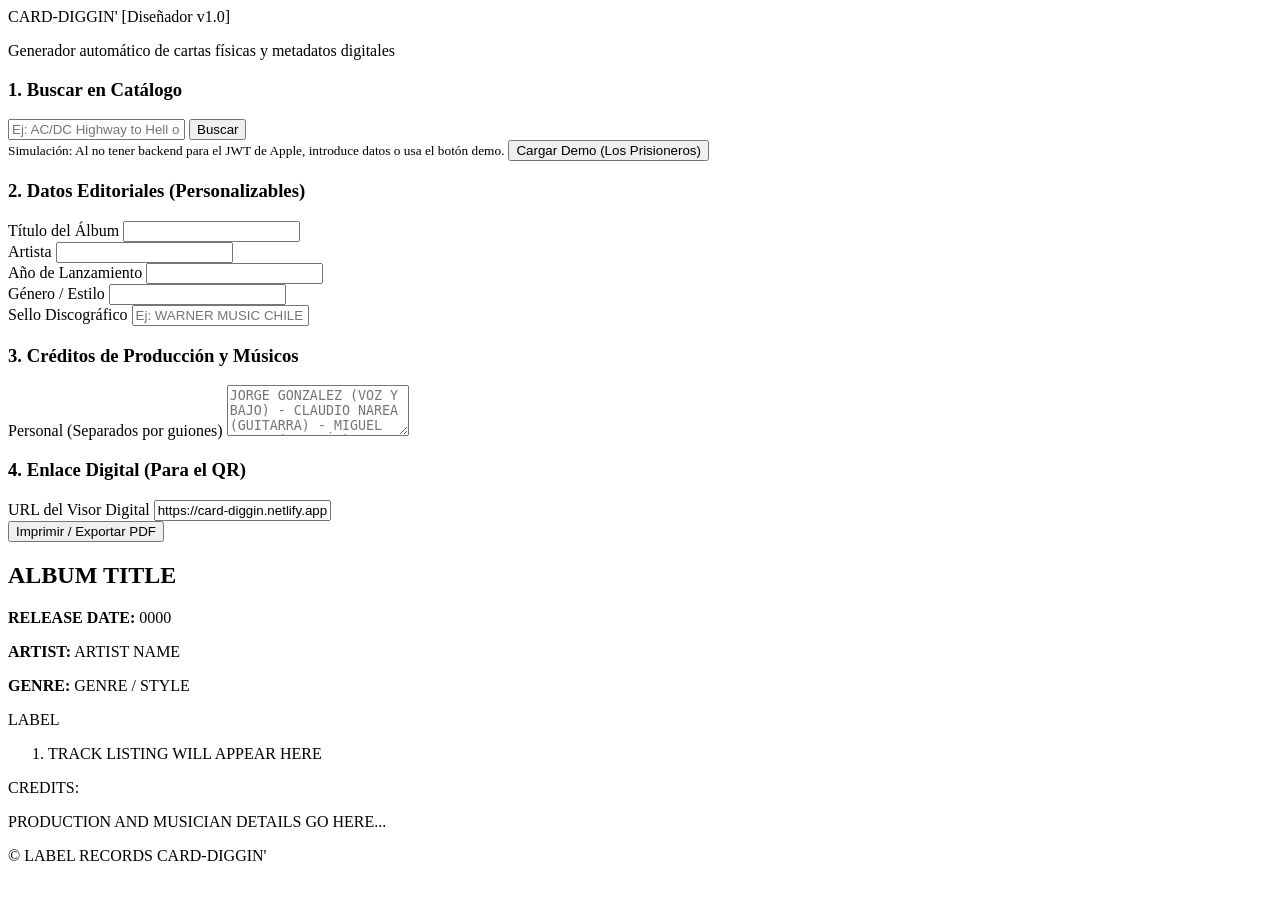
==== index.html @ 37ed343d "Add initial HTML structure for Card-Diggin app" ====
<!DOCTYPE html>
<html lang="es">
<head>
    <meta charset="UTF-8">
    <meta name="viewport" content="width=device-width, initial-scale=1.0">
    <title>Card-Diggin' | Diseñador de Cartas</title>
    <link rel="stylesheet" href="style.css">
    <!-- Incluimos librerías externas necesarias para la automatización -->
    <script src="https://cdnjs.cloudflare.com/ajax/libs/color-thief/2.3.0/color-thief.umd.js"></script>
    <script src="https://cdnjs.cloudflare.com/ajax/libs/qrcodejs/1.0.0/qrcode.min.js"></script>
</head>
<body>

    <header class="app-header">
        <div class="logo">CARD-DIGGIN' <span>[Diseñador v1.0]</span></div>
        <p class="subtitle">Generador automático de cartas físicas y metadatos digitales</p>
    </header>

    <main class="app-container">
        <!-- PANEL DE CONTROL (IZQUIERDA) -->
        <section class="control-panel">
            <div class="panel-section">
                <h3>1. Buscar en Catálogo</h3>
                <div class="search-box">
                    <input type="text" id="search-input" placeholder="Ej: AC/DC Highway to Hell o ID de Apple Music...">
                    <button id="btn-search">Buscar</button>
                </div>
                <small class="help-text">Simulación: Al no tener backend para el JWT de Apple, introduce datos o usa el botón demo.</small>
                <button id="btn-demo" class="btn-secondary">Cargar Demo (Los Prisioneros)</button>
            </div>

            <div class="panel-section">
                <h3>2. Datos Editoriales (Personalizables)</h3>
                <div class="form-group">
                    <label for="input-title">Título del Álbum</label>
                    <input type="text" id="input-title">
                </div>
                <div class="form-group">
                    <label for="input-artist">Artista</label>
                    <input type="text" id="input-artist">
                </div>
                <div class="form-group">
                    <label for="input-year">Año de Lanzamiento</label>
                    <input type="text" id="input-year">
                </div>
                <div class="form-group">
                    <label for="input-genre">Género / Estilo</label>
                    <input type="text" id="input-genre">
                </div>
                <div class="form-group">
                    <label for="input-label">Sello Discográfico</label>
                    <input type="text" id="input-label" placeholder="Ej: WARNER MUSIC CHILE">
                </div>
            </div>

            <div class="panel-section">
                <h3>3. Créditos de Producción y Músicos</h3>
                <div class="form-group">
                    <label for="input-credits">Personal (Separados por guiones)</label>
                    <textarea id="input-credits" rows="3" placeholder="JORGE GONZALEZ (VOZ Y BAJO) - CLAUDIO NAREA (GUITARRA) - MIGUEL TAPIA (BATERÍA)"></textarea>
                </div>
            </div>

            <div class="panel-section">
                <h3>4. Enlace Digital (Para el QR)</h3>
                <div class="form-group">
                    <label for="input-url">URL del Visor Digital</label>
                    <input type="url" id="input-url" value="https://card-diggin.netlify.app/album/estadio-nacional">
                </div>
            </div>

            <div class="panel-actions">
                <button id="btn-export" class="btn-primary">Imprimir / Exportar PDF</button>
            </div>
        </section>

        <!-- PANEL DE PREVISUALIZACIÓN DE LA CARTA (DERECHA) -->
        <section class="preview-panel">
            <div class="print-zone">
                <!-- MARCAS DE CORTE SIMULADAS -->
                <div class="crop-mark top-left"></div>
                <div class="crop-mark top-right"></div>
                <div class="crop-mark bottom-left"></div>
                <div class="crop-mark bottom-right"></div>

                <!-- LA TARJETA (REVERSO) -->
                <div class="card-back" id="card-element">
                    <div class="card-inner-frame">
                        <h1 class="card-album-title" id="card-title">ALBUM TITLE</h1>
                        
                        <div class="card-meta-row">
                            <div class="card-meta-text">
                                <p><strong>RELEASE DATE:</strong> <span id="card-meta-year">0000</span></p>
                                <p><strong>ARTIST:</strong> <span id="card-meta-artist">ARTIST NAME</span></p>
                                <p><strong>GENRE:</strong> <span id="card-meta-genre">GENRE / STYLE</span></p>
                            </div>
                            <div class="card-label-logo" id="card-logo-container">
                                <!-- Logo dinámico o texto del sello -->
                                <span id="card-text-label">LABEL</span>
                            </div>
                        </div>

                        <!-- PALETA DE COLORES AUTOMÁTICA -->
                        <div class="card-color-palette" id="card-palette">
                            <div class="color-block" style="background-color: #e5e5e5;"></div>
                            <div class="color-block" style="background-color: #cccccc;"></div>
                            <div class="color-block" style="background-color: #999999;"></div>
                            <div class="color-block" style="background-color: #666666;"></div>
                            <div class="color-block" style="background-color: #333333;"></div>
                        </div>

                        <!-- LISTA DE TRACKS (Dos columnas si son muchos) -->
                        <div class="card-tracks-container" id="card-tracks-wrapper">
                            <ol class="tracks-list" id="card-tracks">
                                <li>TRACK LISTING WILL APPEAR HERE</li>
                            </ol>
                        </div>

                        <!-- CRÉDITOS -->
                        <div class="card-credits-box">
                            <span class="credits-title">CREDITS:</span>
                            <p id="card-credits-text">PRODUCTION AND MUSICIAN DETAILS GO HERE...</p>
                        </div>
                    </div>

                    <!-- FOOTER DE LA CARTA -->
                    <div class="card-footer-row">
                        <span id="card-footer-copyright">© LABEL RECORDS</span>
                        <span class="card-brand">CARD-DIGGIN'</span>
                    </div>
                </div>
            </div>

            <!-- IMAGEN OCULTA O AUXILIAR PARA EXTRACTOR DE COLOR -->
            <img id="img-buffer" crossorigin="anonymous" src="" style="display:none;">
        </section>
    </main>

    <script src="app.js"></script>
</body>
</html>
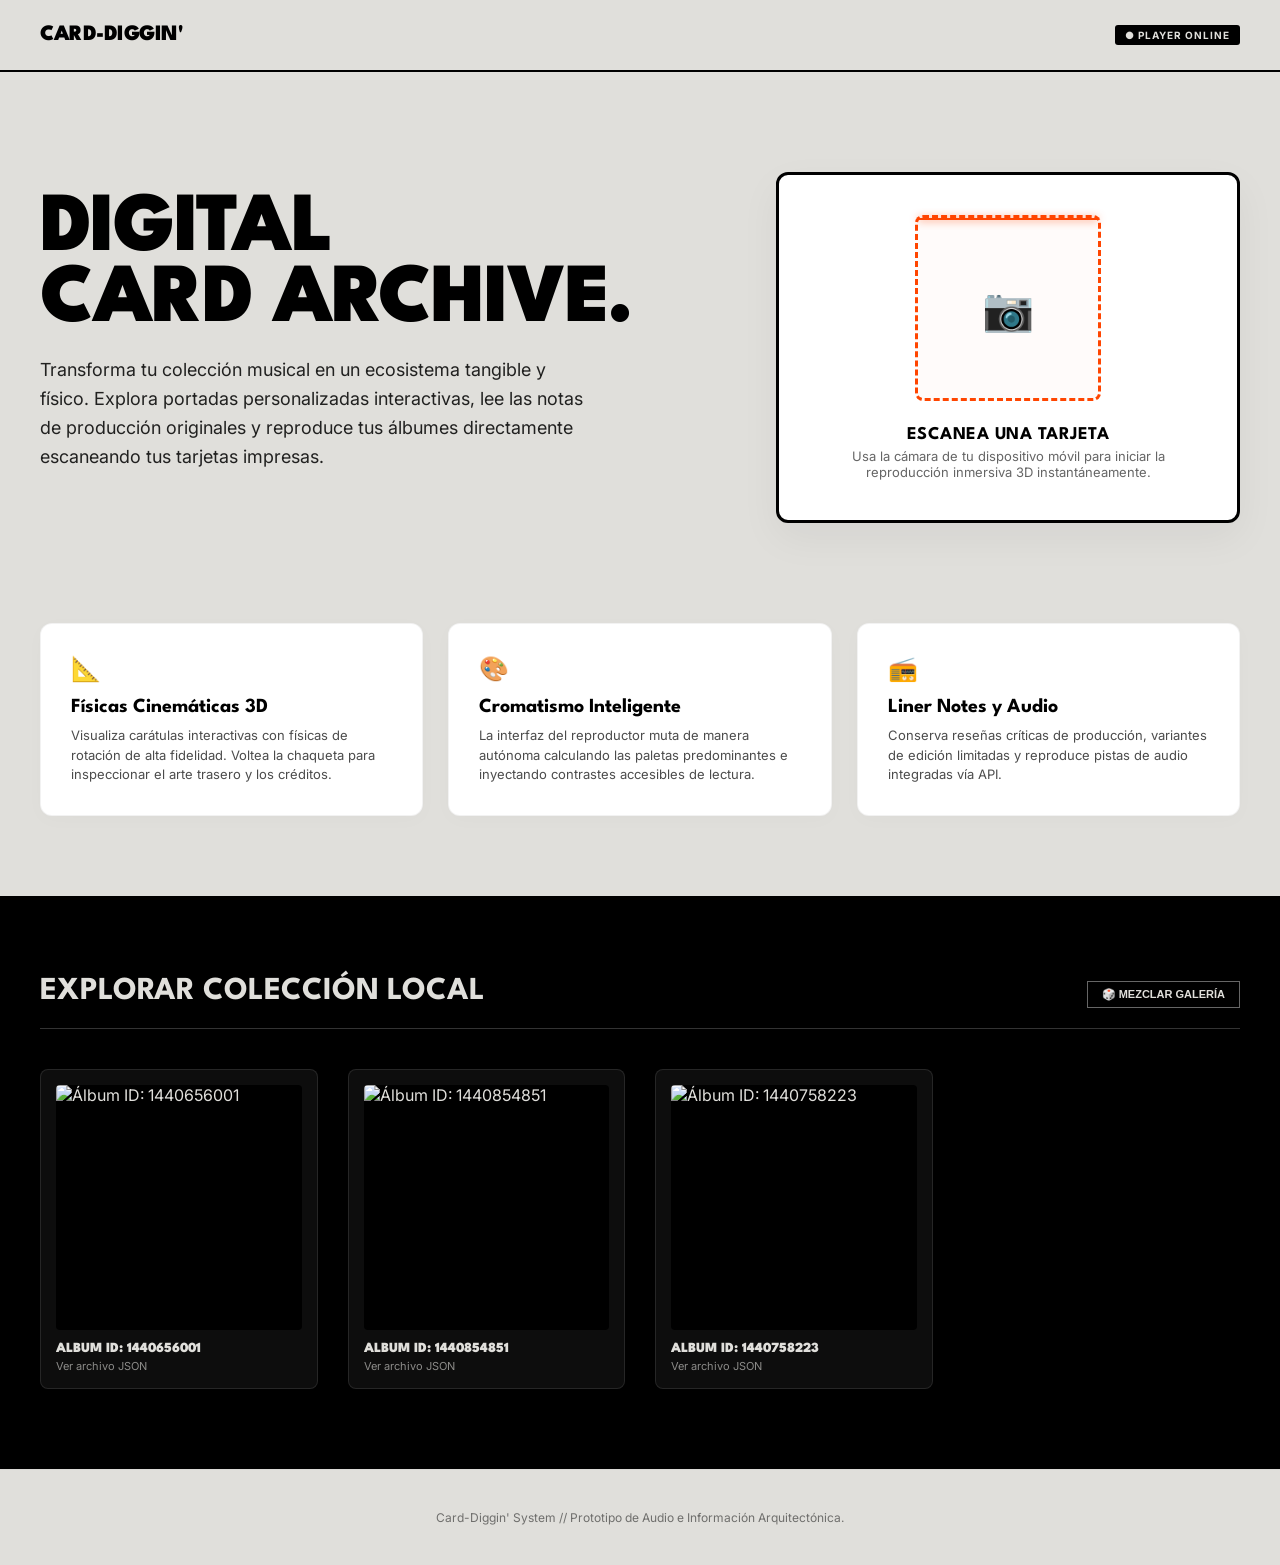
==== commit c162b0de: "update" ====
--- a/index.html
+++ b/index.html
@@ -3,139 +3,428 @@
 <head>
     <meta charset="UTF-8">
     <meta name="viewport" content="width=device-width, initial-scale=1.0">
-    <title>Card-Diggin' | Diseñador de Cartas</title>
-    <link rel="stylesheet" href="style.css">
-    <!-- Incluimos librerías externas necesarias para la automatización -->
-    <script src="https://cdnjs.cloudflare.com/ajax/libs/color-thief/2.3.0/color-thief.umd.js"></script>
-    <script src="https://cdnjs.cloudflare.com/ajax/libs/qrcodejs/1.0.0/qrcode.min.js"></script>
+    <title>Card-Diggin' // Personal Audio Archive System</title>
+    <link href="https://fonts.googleapis.com/css2?family=Inter:wght@400;600;700&family=League+Spartan:wght@900&display=swap" rel="stylesheet">
+    <style>
+        :root {
+            --bg-dark: #111111;
+            --bg-light: #e0dfdb;
+            --text-dark: #000000;
+            --text-light: #ffffff;
+            --accent: #ff4500;
+            --font-spartan: 'League Spartan', sans-serif;
+            --font-inter: 'Inter', sans-serif;
+        }
+
+        body {
+            margin: 0;
+            padding: 0;
+            background-color: var(--bg-light);
+            color: var(--text-dark);
+            font-family: var(--font-inter);
+            overflow-x: hidden;
+        }
+
+        /* NAVBAR EDITORIAL LIMPIA */
+        .landing-header {
+            display: flex;
+            justify-content: space-between;
+            align-items: center;
+            padding: 25px 40px;
+            border-bottom: 2px solid var(--text-dark);
+            max-width: 1200px;
+            margin: 0 auto;
+        }
+
+        .brand-logo {
+            font-family: var(--font-spartan);
+            font-weight: 900;
+            font-size: 22px;
+            letter-spacing: -0.5px;
+            text-transform: uppercase;
+        }
+
+        .system-status {
+            font-size: 10px;
+            font-weight: bold;
+            background: var(--text-dark);
+            color: var(--bg-light);
+            padding: 4px 10px;
+            border-radius: 3px;
+            letter-spacing: 1px;
+            text-transform: uppercase;
+        }
+
+        /* HERO SECTION */
+        .hero-section {
+            max-width: 1200px;
+            margin: 60px auto;
+            padding: 0 40px;
+            display: grid;
+            grid-template-columns: 1fr;
+            gap: 40px;
+            align-items: center;
+        }
+
+        @media (min-width: 768px) {
+            .hero-section {
+                grid-template-columns: 1.2fr 0.8fr;
+                margin: 100px auto;
+            }
+        }
+
+        .hero-text-zone h1 {
+            font-family: var(--font-spartan);
+            font-size: 56px;
+            font-weight: 900;
+            line-height: 0.85;
+            letter-spacing: -2px;
+            margin: 0 0 20px 0;
+        }
+
+        @media (min-width: 768px) {
+            .hero-text-zone h1 { font-size: 84px; }
+        }
+
+        .hero-text-zone p {
+            font-size: 18px;
+            line-height: 1.6;
+            margin: 0 0 30px 0;
+            opacity: 0.85;
+            max-width: 550px;
+        }
+
+        /* ESCÁNER INTERACTIVO SIMULADO */
+        .scanner-mockup-box {
+            display: flex;
+            flex-direction: column;
+            align-items: center;
+            justify-content: center;
+            background: #ffffff;
+            border: 3px solid var(--text-dark);
+            border-radius: 12px;
+            padding: 40px;
+            box-shadow: 0 15px 40px rgba(0,0,0,0.05);
+            position: relative;
+            text-align: center;
+        }
+
+        .qr-target-zone {
+            width: 180px;
+            height: 180px;
+            border: 3px dashed var(--accent);
+            border-radius: 8px;
+            display: flex;
+            align-items: center;
+            justify-content: center;
+            font-size: 42px;
+            position: relative;
+            background: rgba(255, 69, 0, 0.02);
+            animation: pulse-border 2s infinite ease-in-out;
+        }
+
+        .scanner-line {
+            position: absolute;
+            width: 100%;
+            height: 2px;
+            background: var(--accent);
+            top: 0;
+            left: 0;
+            box-shadow: 0 0 8px var(--accent);
+            animation: scan-move 2.5s infinite linear;
+        }
+
+        .scanner-mockup-box h3 {
+            font-family: var(--font-spartan);
+            font-size: 18px;
+            margin: 25px 0 5px 0;
+            letter-spacing: 0.5px;
+        }
+
+        .scanner-mockup-box p {
+            font-size: 13px;
+            opacity: 0.6;
+            margin: 0;
+        }
+
+        /* SECCIÓN CARACTERÍSTICAS (GRID EDITORIAL) */
+        .features-grid {
+            max-width: 1200px;
+            margin: 80px auto;
+            padding: 0 40px;
+            display: grid;
+            grid-template-columns: repeat(auto-fit, minmax(280px, 1fr));
+            gap: 25px;
+        }
+
+        .feature-card {
+            background: #ffffff;
+            padding: 30px;
+            border-radius: 12px;
+            box-shadow: 0 4px 20px rgba(0,0,0,0.02);
+            border: 1px solid rgba(0,0,0,0.05);
+        }
+
+        .feature-card .icon {
+            font-size: 24px;
+            margin-bottom: 15px;
+        }
+
+        .feature-card h4 {
+            font-family: var(--font-spartan);
+            font-size: 20px;
+            margin: 0 0 10px 0;
+        }
+
+        .feature-card p {
+            font-size: 13px;
+            line-height: 1.5;
+            opacity: 0.7;
+            margin: 0;
+        }
+
+        /* VITRINA DINÁMICA DE DISCOS DE DATOS */
+        .showcase-section {
+            background: var(--text-dark);
+            color: var(--bg-light);
+            padding: 80px 40px;
+        }
+
+        .showcase-container {
+            max-width: 1200px;
+            margin: 0 auto;
+        }
+
+        .showcase-header {
+            display: flex;
+            justify-content: space-between;
+            align-items: flex-end;
+            border-bottom: 1px solid rgba(255,255,255,0.2);
+            padding-bottom: 20px;
+            margin-bottom: 40px;
+        }
+
+        .showcase-header h2 {
+            font-family: var(--font-spartan);
+            font-size: 32px;
+            margin: 0;
+            line-height: 1;
+        }
+
+        .btn-refresh {
+            background: transparent;
+            border: 1px solid rgba(255,255,255,0.4);
+            color: var(--bg-light);
+            padding: 6px 14px;
+            font-size: 11px;
+            cursor: pointer;
+            text-transform: uppercase;
+            font-weight: bold;
+            transition: all 0.2s ease;
+        }
+
+        .btn-refresh:hover {
+            background: var(--bg-light);
+            color: var(--text-dark);
+        }
+
+        .cards-deck {
+            display: grid;
+            grid-template-columns: repeat(auto-fill, minmax(220px, 1fr));
+            gap: 30px;
+        }
+
+        /* TARJETITA MINI DE LA VITRINA */
+        .mini-album-card {
+            background: rgba(255,255,255,0.05);
+            border: 1px solid rgba(255,255,255,0.1);
+            padding: 15px;
+            border-radius: 8px;
+            cursor: pointer;
+            transition: transform 0.3s cubic-bezier(0.25, 1, 0.5, 1), background 0.3s ease;
+            text-decoration: none;
+            color: inherit;
+        }
+
+        .mini-album-card:hover {
+            transform: translateY(-8px);
+            background: rgba(255,255,255,0.1);
+            border-color: rgba(255,255,255,0.3);
+        }
+
+        .mini-cover-wrapper {
+            width: 100%;
+            aspect-ratio: 1;
+            background: #000;
+            border-radius: 4px;
+            overflow: hidden;
+            margin-bottom: 12px;
+        }
+
+        .mini-cover-wrapper img {
+            width: 100%;
+            height: 100%;
+            object-fit: cover;
+        }
+
+        .mini-card-title {
+            font-family: var(--font-spartan);
+            font-weight: 900;
+            font-size: 14px;
+            margin: 0 0 4px 0;
+            white-space: nowrap;
+            overflow: hidden;
+            text-overflow: ellipsis;
+            text-transform: uppercase;
+        }
+
+        .mini-card-artist {
+            font-size: 11px;
+            opacity: 0.6;
+            margin: 0;
+            white-space: nowrap;
+            overflow: hidden;
+            text-overflow: ellipsis;
+        }
+
+        /* ANIMACIONES */
+        @keyframes scan-move {
+            0% { top: 0%; }
+            50% { top: 100%; }
+            100% { top: 0%; }
+        }
+
+        @keyframes pulse-border {
+            0%, 100% { border-color: var(--accent); }
+            50% { border-color: rgba(255, 69, 0, 0.2); }
+        }
+
+        .footer-landing {
+            text-align: center;
+            padding: 40px;
+            font-size: 12px;
+            opacity: 0.5;
+            border-top: 1px solid rgba(0,0,0,0.05);
+            max-width: 1200px;
+            margin: 0 auto;
+        }
+    </style>
 </head>
 <body>
 
-    <header class="app-header">
-        <div class="logo">CARD-DIGGIN' <span>[Diseñador v1.0]</span></div>
-        <p class="subtitle">Generador automático de cartas físicas y metadatos digitales</p>
+    <header class="landing-header">
+        <div class="brand-logo">Card-Diggin'</div>
+        <div class="system-status">● Player Online</div>
     </header>
 
-    <main class="app-container">
-        <!-- PANEL DE CONTROL (IZQUIERDA) -->
-        <section class="control-panel">
-            <div class="panel-section">
-                <h3>1. Buscar en Catálogo</h3>
-                <div class="search-box">
-                    <input type="text" id="search-input" placeholder="Ej: AC/DC Highway to Hell o ID de Apple Music...">
-                    <button id="btn-search">Buscar</button>
+    <main class="hero-section">
+        <div class="hero-text-zone">
+            <h1>DIGITAL<br>CARD ARCHIVE.</h1>
+            <p>Transforma tu colección musical en un ecosistema tangible y físico. Explora portadas personalizadas interactivas, lee las notas de producción originales y reproduce tus álbumes directamente escaneando tus tarjetas impresas.</p>
+        </div>
+        
+        <div class="scanner-mockup-box">
+            <div class="qr-target-zone">
+                <div class="scanner-line"></div>
+                📷
+            </div>
+            <h3>ESCANEA UNA TARJETA</h3>
+            <p>Usa la cámara de tu dispositivo móvil para iniciar la reproducción inmersiva 3D instantáneamente.</p>
+        </div>
+    </main>
+
+    <section class="features-grid">
+        <div class="feature-card">
+            <div class="icon">📐</div>
+            <h4>Físicas Cinemáticas 3D</h4>
+            <p>Visualiza carátulas interactivas con físicas de rotación de alta fidelidad. Voltea la chaqueta para inspeccionar el arte trasero y los créditos.</p>
+        </div>
+        <div class="feature-card">
+            <div class="icon">🎨</div>
+            <h4>Cromatismo Inteligente</h4>
+            <p>La interfaz del reproductor muta de manera autónoma calculando las paletas predominantes e inyectando contrastes accesibles de lectura.</p>
+        </div>
+        <div class="feature-card">
+            <div class="icon">📻</div>
+            <h4>Liner Notes y Audio</h4>
+            <p>Conserva reseñas críticas de producción, variantes de edición limitadas y reproduce pistas de audio integradas vía API.</p>
+        </div>
+    </section>
+
+    <section class="showcase-section">
+        <div class="showcase-container">
+            <div class="showcase-header">
+                <div>
+                    <h2>EXPLORAR COLECCIÓN LOCAL</h2>
                 </div>
-                <small class="help-text">Simulación: Al no tener backend para el JWT de Apple, introduce datos o usa el botón demo.</small>
-                <button id="btn-demo" class="btn-secondary">Cargar Demo (Los Prisioneros)</button>
+                <button class="btn-refresh" id="btn-shuffle">🎲 Mezclar Galería</button>
             </div>
-
-            <div class="panel-section">
-                <h3>2. Datos Editoriales (Personalizables)</h3>
-                <div class="form-group">
-                    <label for="input-title">Título del Álbum</label>
-                    <input type="text" id="input-title">
-                </div>
-                <div class="form-group">
-                    <label for="input-artist">Artista</label>
-                    <input type="text" id="input-artist">
-                </div>
-                <div class="form-group">
-                    <label for="input-year">Año de Lanzamiento</label>
-                    <input type="text" id="input-year">
-                </div>
-                <div class="form-group">
-                    <label for="input-genre">Género / Estilo</label>
-                    <input type="text" id="input-genre">
-                </div>
-                <div class="form-group">
-                    <label for="input-label">Sello Discográfico</label>
-                    <input type="text" id="input-label" placeholder="Ej: WARNER MUSIC CHILE">
-                </div>
-            </div>
-
-            <div class="panel-section">
-                <h3>3. Créditos de Producción y Músicos</h3>
-                <div class="form-group">
-                    <label for="input-credits">Personal (Separados por guiones)</label>
-                    <textarea id="input-credits" rows="3" placeholder="JORGE GONZALEZ (VOZ Y BAJO) - CLAUDIO NAREA (GUITARRA) - MIGUEL TAPIA (BATERÍA)"></textarea>
-                </div>
-            </div>
-
-            <div class="panel-section">
-                <h3>4. Enlace Digital (Para el QR)</h3>
-                <div class="form-group">
-                    <label for="input-url">URL del Visor Digital</label>
-                    <input type="url" id="input-url" value="https://card-diggin.netlify.app/album/estadio-nacional">
-                </div>
-            </div>
-
-            <div class="panel-actions">
-                <button id="btn-export" class="btn-primary">Imprimir / Exportar PDF</button>
-            </div>
-        </section>
-
-        <!-- PANEL DE PREVISUALIZACIÓN DE LA CARTA (DERECHA) -->
-        <section class="preview-panel">
-            <div class="print-zone">
-                <!-- MARCAS DE CORTE SIMULADAS -->
-                <div class="crop-mark top-left"></div>
-                <div class="crop-mark top-right"></div>
-                <div class="crop-mark bottom-left"></div>
-                <div class="crop-mark bottom-right"></div>
-
-                <!-- LA TARJETA (REVERSO) -->
-                <div class="card-back" id="card-element">
-                    <div class="card-inner-frame">
-                        <h1 class="card-album-title" id="card-title">ALBUM TITLE</h1>
-                        
-                        <div class="card-meta-row">
-                            <div class="card-meta-text">
-                                <p><strong>RELEASE DATE:</strong> <span id="card-meta-year">0000</span></p>
-                                <p><strong>ARTIST:</strong> <span id="card-meta-artist">ARTIST NAME</span></p>
-                                <p><strong>GENRE:</strong> <span id="card-meta-genre">GENRE / STYLE</span></p>
-                            </div>
-                            <div class="card-label-logo" id="card-logo-container">
-                                <!-- Logo dinámico o texto del sello -->
-                                <span id="card-text-label">LABEL</span>
-                            </div>
-                        </div>
-
-                        <!-- PALETA DE COLORES AUTOMÁTICA -->
-                        <div class="card-color-palette" id="card-palette">
-                            <div class="color-block" style="background-color: #e5e5e5;"></div>
-                            <div class="color-block" style="background-color: #cccccc;"></div>
-                            <div class="color-block" style="background-color: #999999;"></div>
-                            <div class="color-block" style="background-color: #666666;"></div>
-                            <div class="color-block" style="background-color: #333333;"></div>
-                        </div>
-
-                        <!-- LISTA DE TRACKS (Dos columnas si son muchos) -->
-                        <div class="card-tracks-container" id="card-tracks-wrapper">
-                            <ol class="tracks-list" id="card-tracks">
-                                <li>TRACK LISTING WILL APPEAR HERE</li>
-                            </ol>
-                        </div>
-
-                        <!-- CRÉDITOS -->
-                        <div class="card-credits-box">
-                            <span class="credits-title">CREDITS:</span>
-                            <p id="card-credits-text">PRODUCTION AND MUSICIAN DETAILS GO HERE...</p>
-                        </div>
+            
+            <div class="cards-deck" id="cards-deck-container"></div>
+        </div>
+    </section>
+
+    <footer class="footer-landing">
+        Card-Diggin' System // Prototipo de Audio e Información Arquitectónica.
+    </footer>
+
+    <script>
+        document.addEventListener("DOMContentLoaded", () => {
+            const deckContainer = document.getElementById("cards-deck-container");
+            const shuffleBtn = document.getElementById("btn-shuffle");
+
+            // Lista de archivos JSON que viven exactamente dentro de tu carpeta data/
+            const localArchive = [
+                "1440854851", 
+                "1440656001",
+                "1440758223"
+            ];
+
+            const fetchAndRenderDeck = async () => {
+                deckContainer.innerHTML = "";
+                
+                // Mezclamos el array para alternar las posiciones en la vitrina
+                const shuffled = [...localArchive].sort(() => 0.5 - Math.random());
+                const selection = shuffled.slice(0, 4);
+
+                for (const id of selection) {
+                    try {
+                        // Consumimos directamente los JSON locales correspondientes
+                        const response = await fetch(`data/${id}.json`);
+                        if (response.ok) {
+                            const data = await response.json();
+                            createMiniCard(id, data.itunes_backup.title, data.itunes_backup.artist, data.itunes_backup.cover_url);
+                        } else {
+                            createMiniCard(id, `Álbum ID: ${id}`, "Ver archivo JSON", "https://placehold.co/400x400/000000/ffffff?text=JSON");
+                        }
+                    } catch (e) {
+                        createMiniCard(id, `Álbum ID: ${id}`, "Explorar Edición", "https://placehold.co/400x400/000000/ffffff?text=JSON");
+                    }
+                }
+            };
+
+            const createMiniCard = (id, title, artist, coverUrl) => {
+                const cardLink = document.createElement("a");
+                // Modificado para redirigir dinámicamente al visor pasando el ID correspondiente al JSON
+                cardLink.href = `viewer.html?id=${id}`;
+                cardLink.className = "mini-album-card";
+                cardLink.innerHTML = `
+                    <div class="mini-cover-wrapper">
+                        <img src="${coverUrl}" alt="${title}" loading="lazy">
                     </div>
-
-                    <!-- FOOTER DE LA CARTA -->
-                    <div class="card-footer-row">
-                        <span id="card-footer-copyright">© LABEL RECORDS</span>
-                        <span class="card-brand">CARD-DIGGIN'</span>
-                    </div>
-                </div>
-            </div>
-
-            <!-- IMAGEN OCULTA O AUXILIAR PARA EXTRACTOR DE COLOR -->
-            <img id="img-buffer" crossorigin="anonymous" src="" style="display:none;">
-        </section>
-    </main>
-
-    <script src="app.js"></script>
+                    <h3 class="mini-card-title">${title}</h3>
+                    <p class="mini-card-artist">${artist}</p>
+                `;
+                deckContainer.appendChild(cardLink);
+            };
+
+            if (shuffleBtn) {
+                shuffleBtn.addEventListener("click", fetchAndRenderDeck);
+            }
+
+            // Inicialización de la vitrina
+            fetchAndRenderDeck();
+        });
+    </script>
 </body>
-</html>
+</html>
